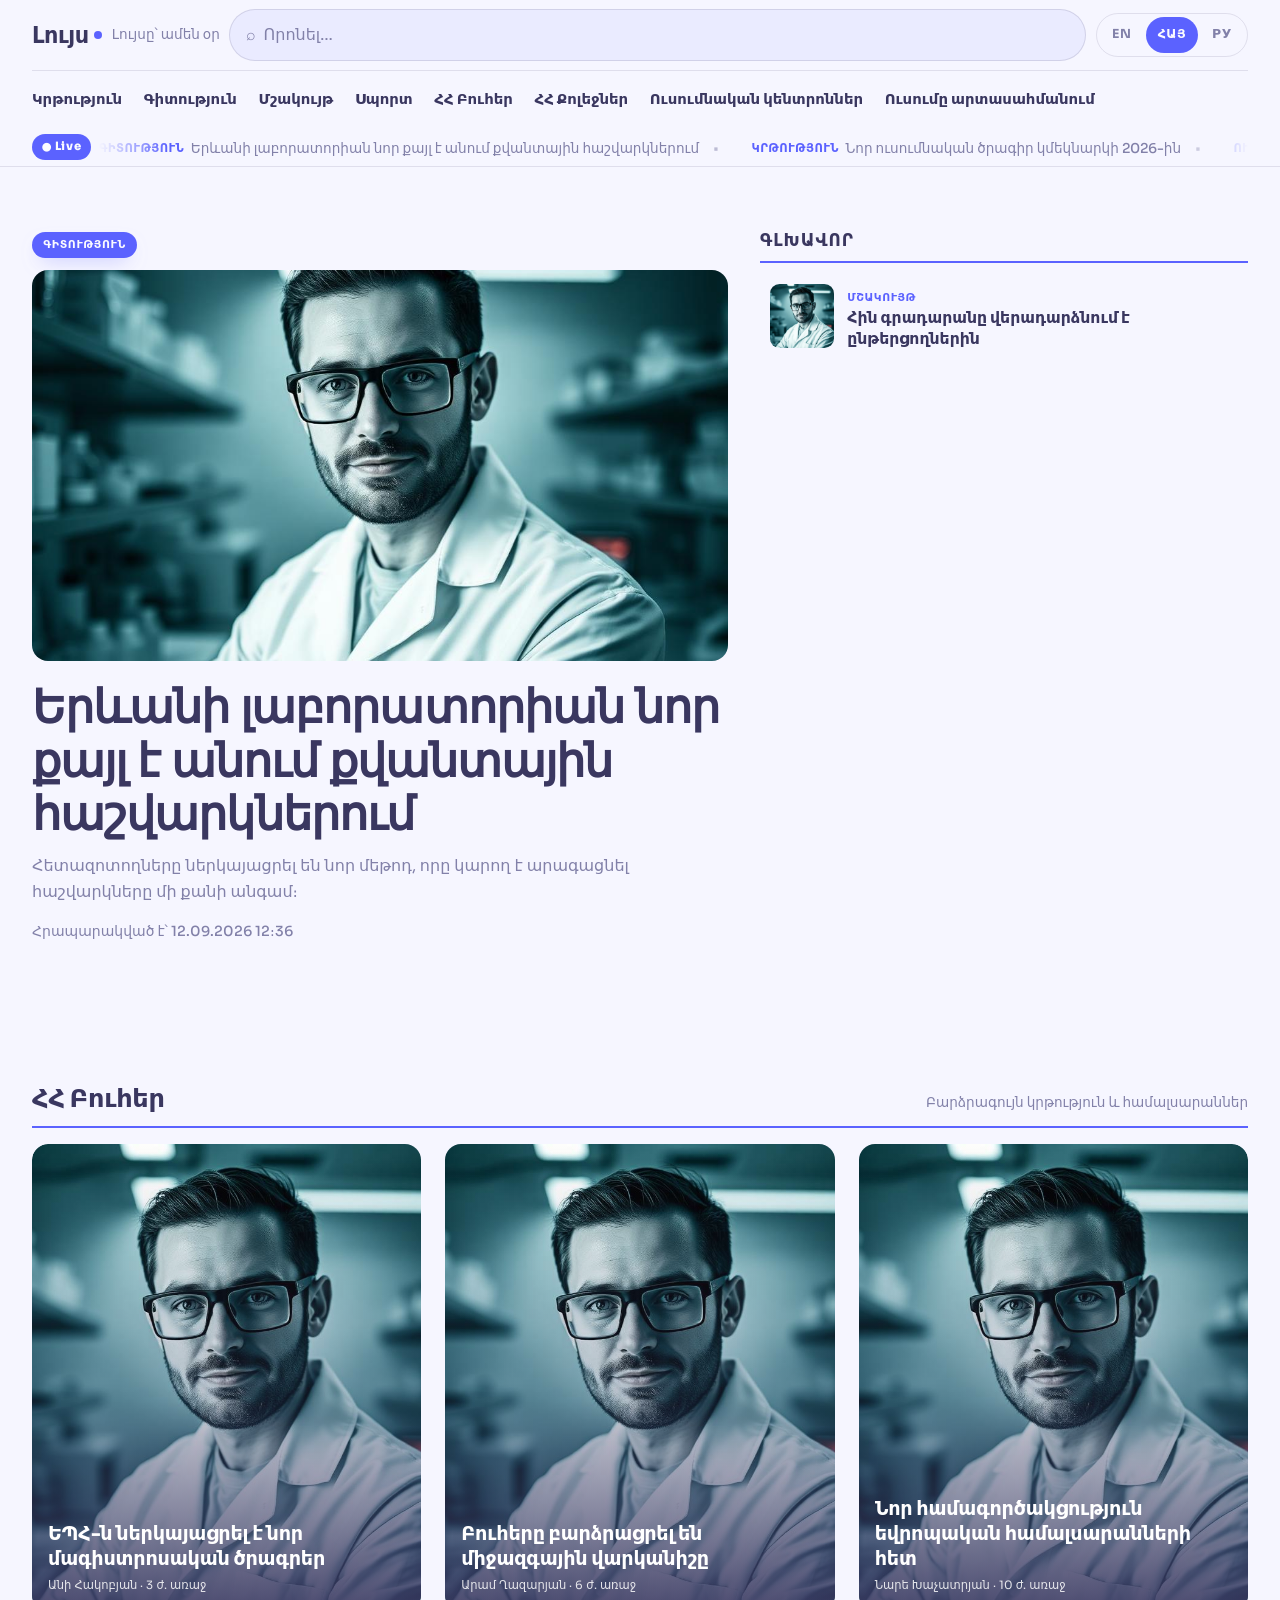
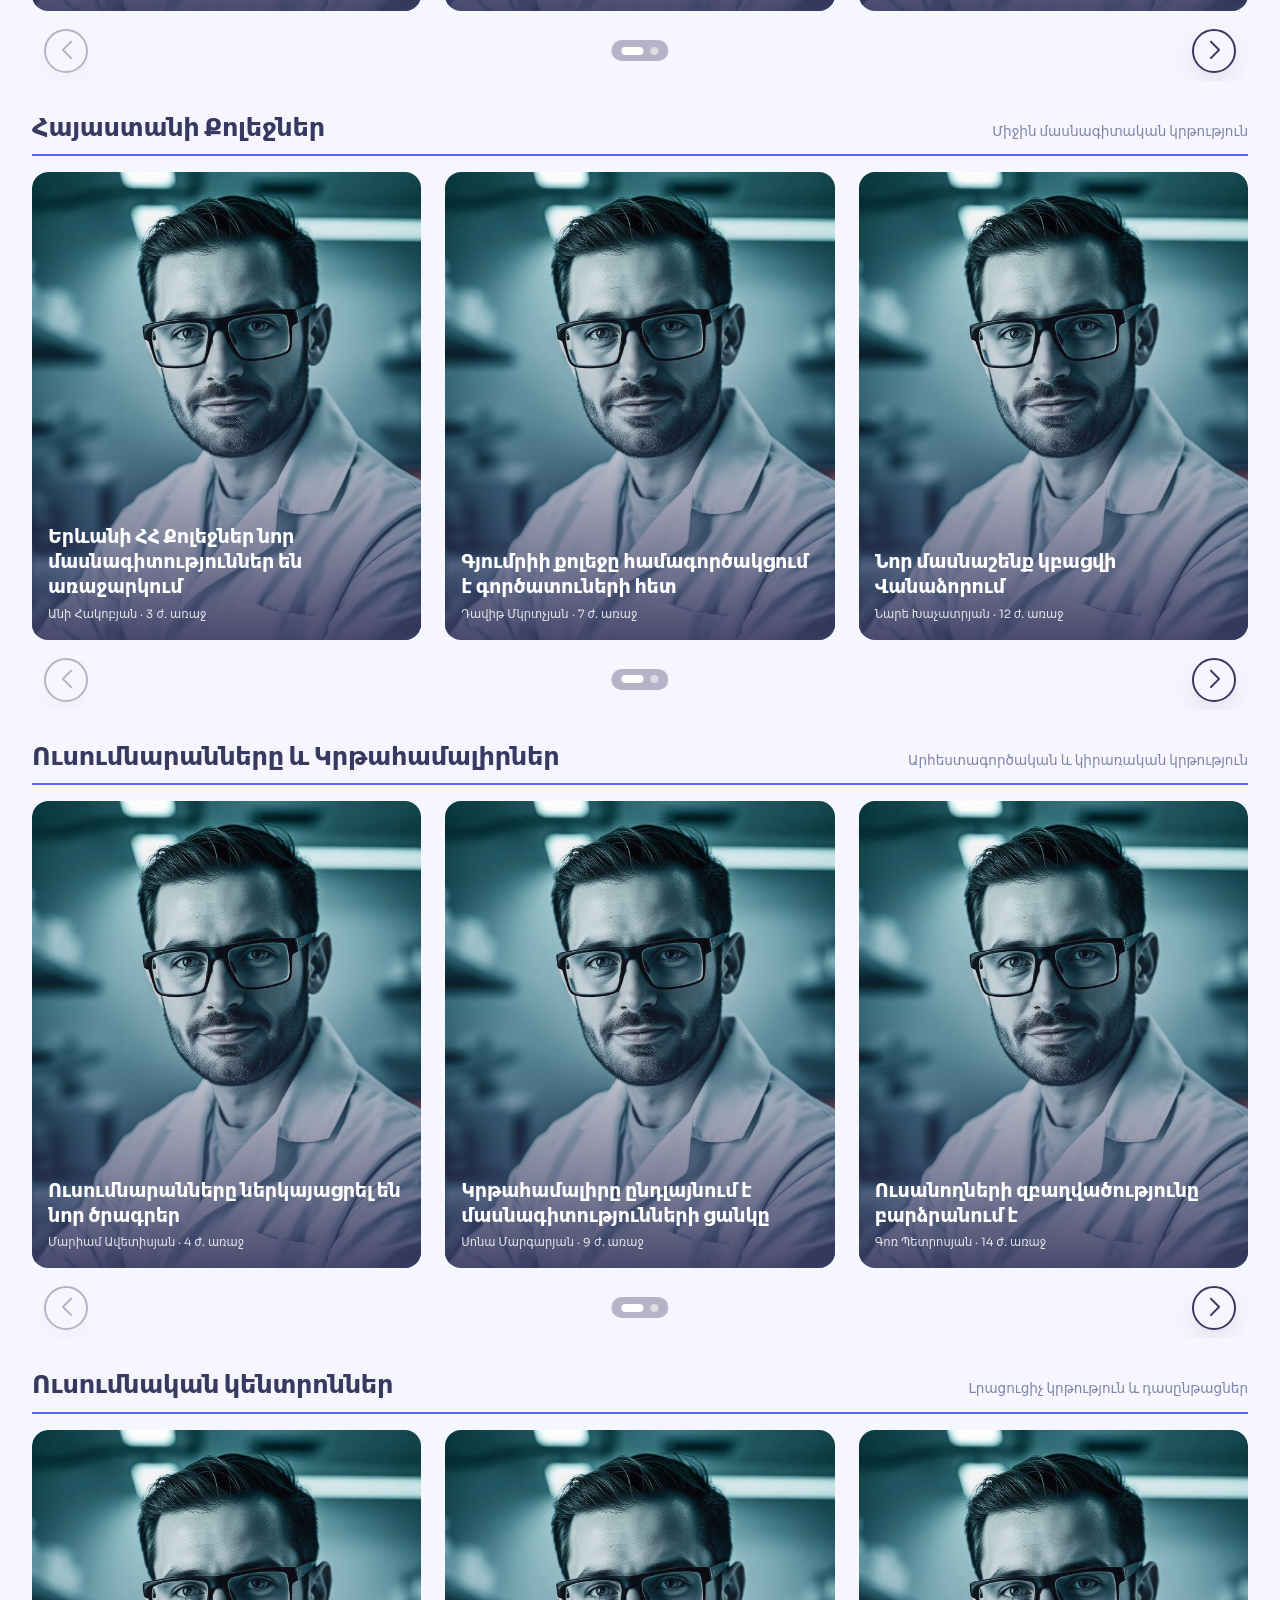
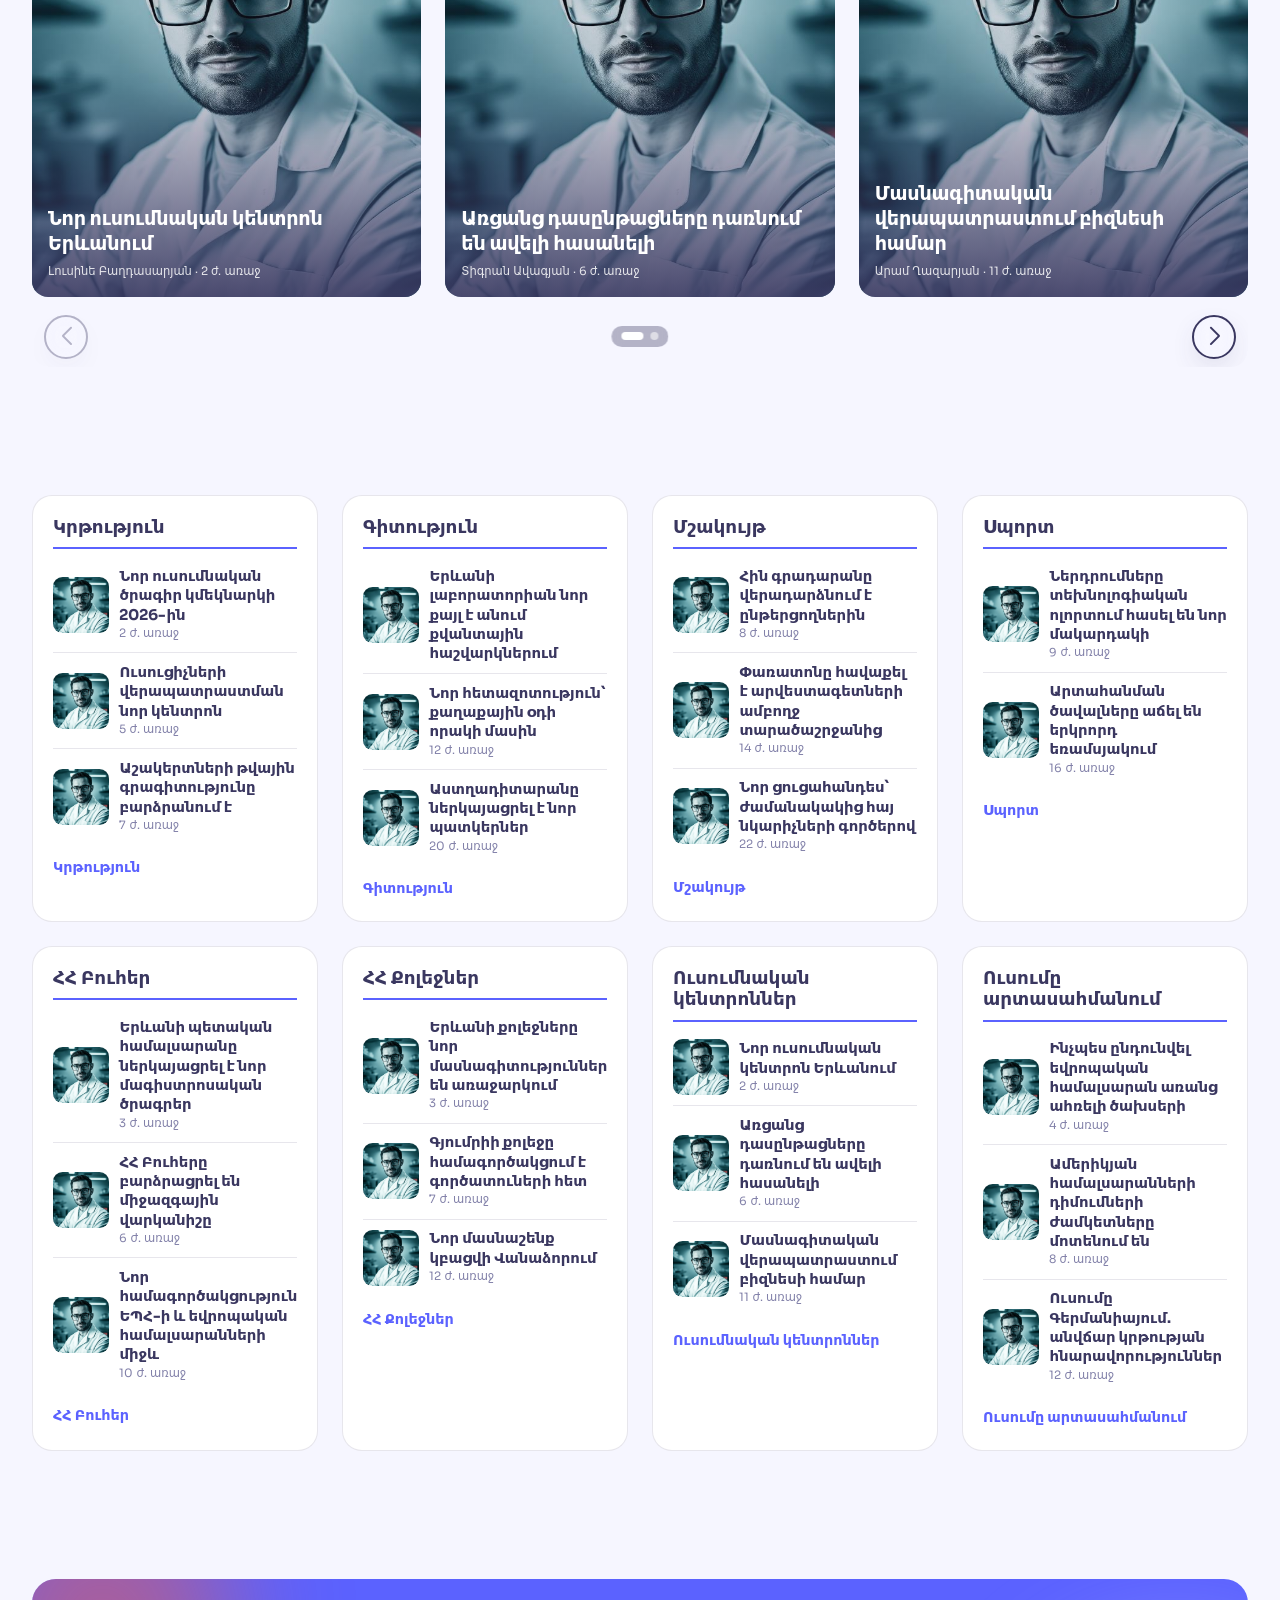
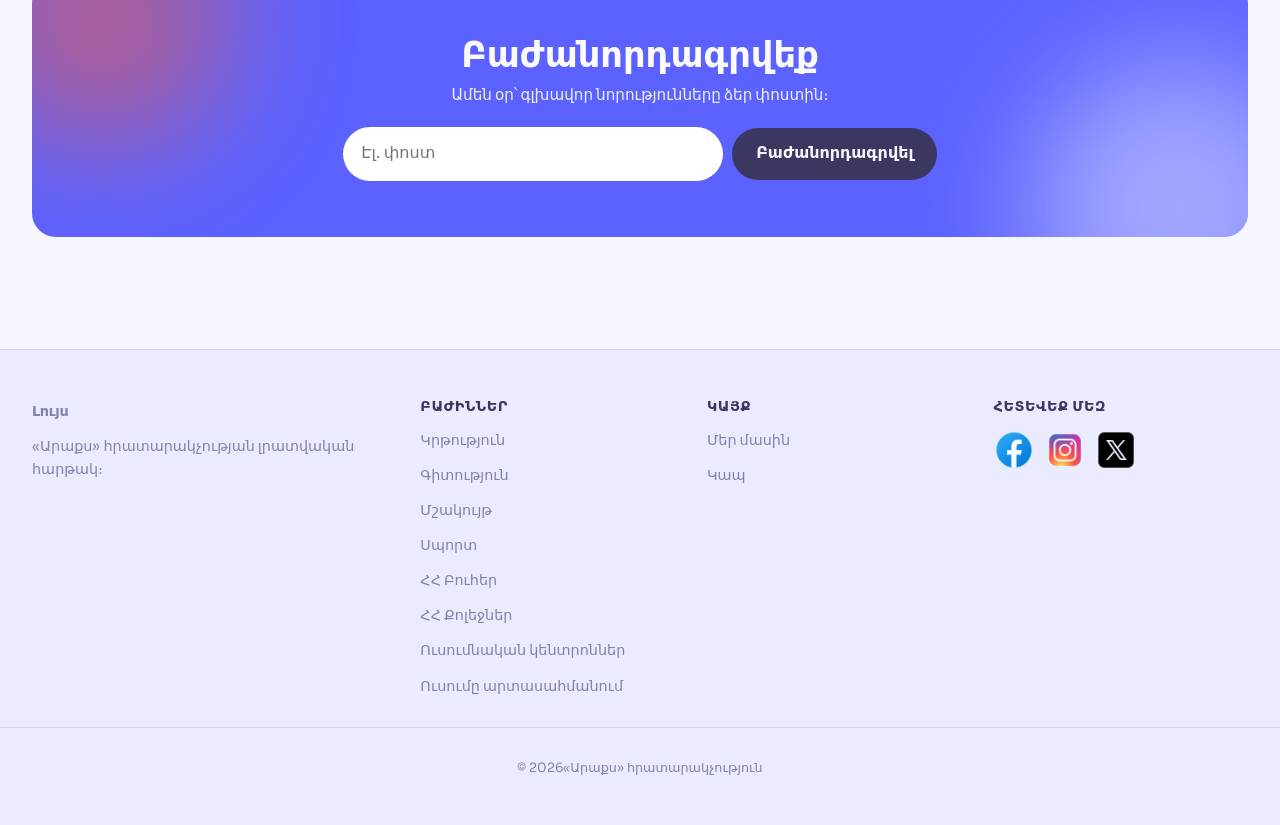
==== index.html @ 9d4c3052 "Add files via upload" ====
<!DOCTYPE html>
<html lang="hy" class="is-loading">

<head>
    <meta charset="UTF-8" />
    <meta name="viewport" content="width=device-width, initial-scale=1" />
    <title>Լույս · Luys — Armenian &amp; English News</title>
    <meta name="description"
        content="Լույս · Luys — двуязычный новостной сайт. Главные новости, наука, культура, бизнес." />
    <meta property="og:type" content="website" />
    <meta property="og:site_name" content="Լույս · Luys" />
    <meta property="og:title" content="Լույս · Luys — Armenian &amp; English News" />
    <meta property="og:description" content="Двуязычный новостной сайт." />
    <meta name="twitter:card" content="summary_large_image" />

    <link rel="preconnect" href="https://fonts.googleapis.com" />
    <link rel="preconnect" href="https://fonts.gstatic.com" crossorigin />
    <link
        href="https://fonts.googleapis.com/css2?family=Sora:wght@400;600;700;800&family=Manrope:wght@400;500;600;700&display=swap"
        rel="stylesheet" />

    <link rel="stylesheet" href="https://cdn.jsdelivr.net/npm/swiper@11.1.14/swiper-bundle.min.css" />
    <link rel="stylesheet" href="styles.css" />

    <script>
        document.documentElement.classList.add("is-loading");
        document.addEventListener("DOMContentLoaded", () => {
            document.body.classList.add("is-loading");
            setTimeout(() => document.body.classList.remove("is-loading"), 3000);
        });
    </script>
</head>

<body class="is-loading">
    <main id="main">

        <div id="homeContent">

            <!-- HERO -->
            <section class="section hero">
                <div class="container hero__grid">
                    <article class="hero__lead reveal">
                        <span class="badge badge--pulse" id="leadCategory"></span>
                        <a class="hero__media card-hover" href="#" id="leadLink">
                            <img id="leadImage" src="lead.jpg" width="1200" height="675" alt="" />
                        </a>
                        <h1 class="hero__title" id="leadTitle"></h1>
                        <p class="hero__summary" id="leadSummary"></p>
                        <p class="meta" id="leadMeta"></p>
                    </article>

                    <aside class="hero__side reveal">
                        <h2 class="side__heading" data-i18n="topStories">Գլխավոր</h2>
                        <div id="topStories"></div>
                    </aside>
                </div>
            </section>

            <!-- EDITOR'S PICKS -->
            <section class="section">
                <div class="container">
                    <div class="sliders-stack" id="editorsSliders"></div>
                </div>
            </section>

            <!-- DIGESTS -->
            <section class="section">
                <div class="container digests digests--eight">

                    <div class="digest">
                        <h3 class="digest__title" id="digestEducationTitle"></h3>
                        <div id="digestEducation"></div>
                        <a class="digest__more story-link" href="category.html?slug=education" data-i18n="educationMore">Կրթություն</a>
                    </div>

                    <div class="digest">
                        <h3 class="digest__title" id="digestScienceTitle"></h3>
                        <div id="digestScience"></div>
                        <a class="digest__more story-link" href="category.html?slug=science" data-i18n="scienceMore">Գիտություն</a>
                    </div>

                    <div class="digest">
                        <h3 class="digest__title" id="digestCultureTitle"></h3>
                        <div id="digestCulture"></div>
                        <a class="digest__more story-link" href="category.html?slug=culture" data-i18n="cultureMore">Մշակույթ</a>
                    </div>

                    <div class="digest">
                        <h3 class="digest__title" id="digestSportTitle"></h3>
                        <div id="digestSport"></div>
                        <a class="digest__more story-link" href="category.html?slug=sport" data-i18n="sportMore">Սպորտ</a>
                    </div>

                    <div class="digest">
                        <h3 class="digest__title" id="digestUniversityTitle"></h3>
                        <div id="digestUniversity"></div>
                        <a class="digest__more story-link" href="category.html?slug=university" data-i18n="universityMore">ՀՀ Բուհեր</a>
                    </div>

                    <div class="digest">
                        <h3 class="digest__title" id="digestCollegeTitle"></h3>
                        <div id="digestCollege"></div>
                        <a class="digest__more story-link" href="category.html?slug=college" data-i18n="collegeMore">ՀՀ Քոլեջներ</a>
                    </div>

                    <div class="digest">
                        <h3 class="digest__title" id="digestCenterTitle"></h3>
                        <div id="digestCenter"></div>
                        <a class="digest__more story-link" href="category.html?slug=center" data-i18n="centerMore">Ուսումնական կենտրոններ</a>
                    </div>

                    <div class="digest">
                        <h3 class="digest__title" id="digestAbroadTitle"></h3>
                        <div id="digestAbroad"></div>
                        <a class="digest__more story-link" href="category.html?slug=abroad" data-i18n="abroadMore">Ուսումը արտասահմանում</a>
                    </div>

                </div>
            </section>

            <!-- NEWSLETTER -->
            <section class="section" id="newsletter">
                <div class="container">
                    <div class="newsletter reveal">
                        <span class="newsletter__blob newsletter__blob--a"></span>
                        <span class="newsletter__blob newsletter__blob--b"></span>
                        <h2 class="newsletter__title" data-i18n="newsletterTitle">Բաժանորդագրվեք</h2>
                        <p class="newsletter__text" data-i18n="newsletterText">Ամեն օր՝ գլխավոր նորությունները ձեր
                            փոստին։</p>
                        <form class="newsletter__form" id="newsletterForm">
                            <input type="email" required placeholder="email@example.com"
                                data-i18n-placeholder="newsletterPlaceholder" />
                            <button class="btn btn--solid" type="submit"
                                data-i18n="newsletterButton">Բաժանորդագրվել</button>
                        </form>
                        <p class="newsletter__done" id="newsletterDone" hidden data-i18n="newsletterDone">✓
                            Շնորհակալություն բաժանորդագրման համար</p>
                    </div>
                </div>
            </section>

        </div>

    </main>

    <script src="https://cdn.jsdelivr.net/npm/swiper@11.1.14/swiper-bundle.min.js"></script>
    <script src="shared/shared.js"></script>
    <script src="script.js"></script>
</body>

</html>
---- styles.css ----
@charset "UTF-8";
/* ============ ТОКЕНЫ ============ */
:root {
  --radius: 0.75rem;
  --paper: oklch(0.975 0.012 285);
  --mist: oklch(0.945 0.03 285);
  --steel: oklch(0.62 0.06 285);
  --ink: oklch(0.36 0.07 285);
  --background: var(--paper);
  --foreground: var(--ink);
  --card: oklch(1 0 0);
  --card-foreground: var(--ink);
  --primary: oklch(0.585 0.23 275);
  --primary-foreground: oklch(0.99 0.005 285);
  --secondary: var(--mist);
  --muted: var(--mist);
  --muted-foreground: var(--steel);
  --accent: oklch(0.68 0.2 35);
  --border: oklch(0.36 0.07 285 / 12%);
  --input: oklch(0.36 0.07 285 / 14%);
  --ring: oklch(0.585 0.23 275 / 60%);
  --font-display: "Sora", ui-sans-serif, system-ui, sans-serif;
  --font-body: "Sora", ui-sans-serif, system-ui, sans-serif;
  --ease: cubic-bezier(0.2, 0.7, 0.2, 1);
  --safe-top: env(safe-area-inset-top, 0px);
  --safe-right: env(safe-area-inset-right, 0px);
  --safe-bottom: env(safe-area-inset-bottom, 0px);
  --safe-left: env(safe-area-inset-left, 0px);
}

/* ============ БАЗА ============ */
*,
*::before,
*::after {
  box-sizing: border-box;
  -webkit-tap-highlight-color: transparent;
}

html {
  scroll-behavior: smooth;
  -webkit-text-size-adjust: 100%;
  -moz-text-size-adjust: 100%;
       text-size-adjust: 100%;
}

body {
  margin: 0;
  background: var(--background);
  color: var(--foreground);
  font-family: var(--font-body);
  font-size: 16px;
  line-height: 1.55;
  -webkit-font-smoothing: antialiased;
  overflow-x: hidden;
  min-height: 100dvh;
}

img {
  display: block;
  max-width: 100%;
  height: auto;
}

a {
  color: inherit;
  text-decoration: none;
}

h1,
h2,
h3,
h4 {
  font-family: var(--font-display);
  margin: 0;
  line-height: 1.15;
}

ul {
  margin: 0;
  padding: 0;
  list-style: none;
}

button {
  font: inherit;
  cursor: pointer;
  min-height: 44px;
  min-width: 44px;
}

/* ============ КОНТЕЙНЕР ============ */
.container {
  width: 100%;
  max-width: 1440px;
  margin-inline: auto;
  padding-inline: max(1rem, var(--safe-left)) max(1rem, var(--safe-right));
}

@media (min-width: 480px) {
  .container {
    padding-inline: max(1.25rem, var(--safe-left)) max(1.25rem, var(--safe-right));
  }
}
@media (min-width: 640px) {
  .container {
    padding-inline: 1.5rem;
  }
}
@media (min-width: 1024px) {
  .container {
    padding-inline: 2rem;
  }
}
@media (min-width: 1440px) {
  .container {
    padding-inline: 2.5rem;
  }
}
.section {
  padding-block: 2rem;
}

@media (min-width: 640px) {
  .section {
    padding-block: 3rem;
  }
}
@media (min-width: 1024px) {
  .section {
    padding-block: 4rem;
  }
}
.section__title {
  font-size: clamp(1.15rem, 4vw, 1.9rem);
  font-weight: 800;
  letter-spacing: -0.01em;
  margin-bottom: 1.25rem;
  width: 100%;
  text-align: center;
}

@media (min-width: 1024px) {
  .section__title {
    margin-bottom: 1.5rem;
  }
}
.section__more {
  display: flex;
  justify-content: center;
  margin-top: 1.5rem;
}

@media (min-width: 1024px) {
  .section__more {
    margin-top: 2rem;
  }
}
/* ============ УТИЛИТЫ ============ */
.card-hover {
  transition: transform 0.4s var(--ease), box-shadow 0.4s var(--ease);
}

@media (hover: hover) and (pointer: fine) {
  .card-hover:hover {
    transform: translateY(-6px);
    box-shadow: 0 24px 48px -20px color-mix(in oklab, var(--primary) 40%, transparent);
  }
}
.story-link {
  position: relative;
}

.story-link::after {
  content: "";
  position: absolute;
  left: 0;
  bottom: -2px;
  width: 100%;
  height: 2px;
  background: var(--primary);
  border-radius: 999px;
  transform: scaleX(0);
  transform-origin: right;
  transition: transform 0.35s var(--ease);
}

@media (hover: hover) {
  .story-link:hover::after {
    transform: scaleX(1);
    transform-origin: left;
  }
}
.story-link:focus-visible::after {
  transform: scaleX(1);
  transform-origin: left;
}

.no-scrollbar {
  scrollbar-width: none;
  -ms-overflow-style: none;
}

.no-scrollbar::-webkit-scrollbar {
  display: none;
}

.reveal {
  opacity: 0;
}

.reveal.is-visible {
  animation: rise 0.6s var(--ease) both;
  animation-delay: var(--delay, 0ms);
}

@keyframes rise {
  from {
    opacity: 0;
    transform: translateY(18px);
  }
  to {
    opacity: 1;
    transform: none;
  }
}
@keyframes marquee {
  from {
    transform: translateX(0);
  }
  to {
    transform: translateX(-50%);
  }
}
@keyframes pulse-soft {
  0%, 100% {
    opacity: 1;
  }
  50% {
    opacity: 0.6;
  }
}
/* ============ ХЕДЕР ============ */
.site-header {
  position: sticky;
  top: 0;
  z-index: 30;
  background: color-mix(in oklab, var(--background) 92%, transparent);
  backdrop-filter: blur(12px);
  -webkit-backdrop-filter: blur(12px);
  border-bottom: 1px solid var(--border);
  padding-top: var(--safe-top);
}

.header-inner {
  display: flex;
  flex-direction: column;
}

.header-row {
  display: flex;
  align-items: center;
  gap: 0.6rem;
  padding-block: 0.55rem;
}

.header-row--top {
  border-bottom: 1px solid var(--border);
  flex-wrap: wrap;
}

.header-row--nav {
  justify-content: space-between;
  gap: 0.75rem;
  padding-block: 0.35rem;
}

.header-row--ticker {
  gap: 0.5rem;
  overflow: hidden;
  padding-block: 0.4rem;
}

@media (max-width: 767px) {
  .header-row--top {
    display: flex;
  }
  .header-row--ticker {
    display: none;
  }
  .brand {
    grid-area: brand;
  }
  .brand__tagline {
    display: none;
  }
  .search {
    grid-area: search;
  }
  .lang-switch {
    grid-area: lang;
  }
}
@media (min-width: 768px) {
  .header-row--top {
    flex-wrap: nowrap;
  }
}
@media (max-width: 500px) {
  .header-row--top {
    display: grid;
    grid-template-columns: 1fr auto;
    grid-template-areas: "brand  lang" "search search";
    row-gap: 0.5rem;
    padding-bottom: 0;
  }
  .search,
  .header-row--nav {
    padding-bottom: 0;
  }
}
/* Бренд */
.brand {
  display: inline-flex;
  align-items: center;
  gap: 0.35rem;
  font-family: var(--font-display);
  font-weight: 800;
  font-size: 1.2rem;
  letter-spacing: -0.02em;
  flex-shrink: 0;
}

@media (min-width: 480px) {
  .brand {
    font-size: 1.3rem;
  }
}
@media (min-width: 1024px) {
  .brand {
    font-size: 1.4rem;
  }
}
.brand__dot {
  width: 0.5rem;
  height: 0.5rem;
  border-radius: 50%;
  background: var(--primary);
  transition: transform 0.3s var(--ease);
}

@media (hover: hover) {
  .brand:hover .brand__dot {
    transform: scale(1.6);
  }
}
.brand__tagline {
  color: var(--muted-foreground);
  font-size: 0.85rem;
  display: none;
  white-space: nowrap;
}

@media (min-width: 900px) {
  .brand__tagline {
    display: inline;
  }
}
/* Поиск */
.search {
  position: relative;
  display: flex;
  align-items: center;
  gap: 0.5rem;
  flex: 1 1 auto;
  min-width: 0;
  background: var(--muted);
  border: 1px solid var(--input);
  border-radius: 999px;
  padding: 0.35rem 0.4rem 0.35rem 0.8rem;
  transition: background 0.25s var(--ease), box-shadow 0.25s var(--ease), border-color 0.25s var(--ease);
  min-height: 44px;
}

@media (min-width: 768px) {
  .search {
    padding: 0.45rem 0.5rem 0.45rem 0.95rem;
  }
}
.search:focus-within {
  background: var(--card);
  box-shadow: 0 0 0 3px var(--ring);
  border-color: transparent;
}

.search__icon {
  color: var(--muted-foreground);
  font-size: 1rem;
  flex-shrink: 0;
}

.search input {
  flex: 1;
  min-width: 0;
  border: 0;
  outline: 0;
  background: transparent;
  color: var(--foreground);
  font: inherit;
  font-size: 16px;
  padding: 0.35rem 0;
}

.search input::-moz-placeholder {
  color: var(--muted-foreground);
}

.search input::placeholder {
  color: var(--muted-foreground);
}

.search input::-webkit-search-cancel-button {
  display: none;
}

.search__clear {
  border: 0;
  background: transparent;
  color: var(--primary);
  font-weight: 700;
  font-size: 0.8rem;
  padding: 0.35rem 0.6rem;
  border-radius: 999px;
  min-height: 36px;
  min-width: auto;
}

.search__clear:active {
  background: color-mix(in oklab, var(--primary) 15%, transparent);
}

@media (hover: hover) {
  .search__clear:hover {
    background: color-mix(in oklab, var(--primary) 12%, transparent);
  }
}
/* Переключатель языка */
.lang-switch {
  display: inline-flex;
  align-items: center;
  padding: 3px;
  gap: 2px;
  border: 1px solid var(--border);
  border-radius: 999px;
  flex-shrink: 0;
}

.lang-switch__btn {
  border: 0;
  background: transparent;
  color: var(--muted-foreground);
  font-weight: 700;
  font-size: 0.75rem;
  letter-spacing: 0.04em;
  padding: 0.4rem 0.65rem;
  border-radius: 999px;
  min-height: 36px;
  min-width: 44px;
  transition: background 0.25s var(--ease), color 0.25s var(--ease);
}

@media (min-width: 480px) {
  .lang-switch__btn {
    font-size: 0.78rem;
    padding: 0.4rem 0.75rem;
  }
}
.lang-switch__btn.is-active {
  background: var(--primary);
  color: var(--primary-foreground);
}

/* Меню */
.nav {
  display: flex;
  align-items: center;
  gap: 1.1rem;
  overflow-x: auto;
  white-space: nowrap;
  padding-block: 0.35rem;
  -webkit-overflow-scrolling: touch;
  scroll-snap-type: x proximity;
  font-weight: 800;
}

@media (min-width: 768px) {
  .nav {
    gap: 1.35rem;
  }
}
.nav li {
  scroll-snap-align: start;
  flex-shrink: 0;
}

.nav a {
  display: inline-block;
  padding: 0.35rem 0;
  font-size: 0.9rem;
  font-weight: 600;
  color: var(--foreground);
}

@media (min-width: 768px) {
  .nav a {
    font-size: 0.93rem;
  }
}
.nav a.is-active {
  color: var(--primary);
}

.nav__subscribe {
  display: none;
  font-size: 0.9rem;
  font-weight: 700;
  color: var(--primary);
  flex-shrink: 0;
}

@media (min-width: 900px) {
  .nav__subscribe {
    display: inline;
  }
}
/* Бегущая строка */
.live {
  flex-shrink: 0;
  background: var(--primary);
  color: var(--primary-foreground);
  font-size: 0.68rem;
  font-weight: 800;
  letter-spacing: 0.05em;
  padding: 0.25rem 0.55rem;
  border-radius: 999px;
  white-space: nowrap;
}

@media (min-width: 480px) {
  .live {
    font-size: 0.72rem;
    padding: 0.25rem 0.6rem;
  }
}
.ticker {
  flex: 1;
  overflow: hidden;
  mask-image: linear-gradient(to right, transparent, #000 6%, #000 94%, transparent);
  -webkit-mask-image: linear-gradient(to right, transparent, #000 6%, #000 94%, transparent);
  min-width: 0;
}

.ticker__track {
  display: inline-flex;
  gap: 1.5rem;
  white-space: nowrap;
  animation: marquee 45s linear infinite;
  font-size: 0.8rem;
  color: var(--muted-foreground);
  will-change: transform;
}

@media (min-width: 480px) {
  .ticker__track {
    gap: 2rem;
    font-size: 0.85rem;
  }
}
@media (hover: hover) {
  .ticker__track:hover {
    animation-play-state: paused;
  }
}
.ticker__track span {
  flex-shrink: 0;
}

/* Кликабельный элемент тикера */
.ticker__item {
  display: inline-flex;
  align-items: center;
  gap: 0.4rem;
  flex-shrink: 0;
  color: var(--muted-foreground);
  text-decoration: none;
  transition: color 0.2s var(--ease);
}

@media (hover: hover) {
  .ticker__item:hover {
    color: var(--primary);
  }
  .ticker__item:hover .ticker__title {
    text-decoration: underline;
  }
}
.ticker__cat {
  color: var(--primary);
  font-weight: 800;
  text-transform: uppercase;
  font-size: 0.72rem;
  letter-spacing: 0.04em;
  white-space: nowrap;
}

.ticker__title {
  font-weight: 500;
}

/* Разделитель между элементами */
.ticker__item::after {
  content: "•";
  color: var(--muted-foreground);
  opacity: 0.5;
  margin-left: 0.5rem;
}

/* ============ HERO ============ */
.hero__grid {
  display: grid;
  gap: 1.5rem;
  grid-template-columns: 1fr;
}

@media (min-width: 768px) {
  .hero__grid {
    gap: 2rem;
  }
}
@media (min-width: 1024px) {
  .hero__grid {
    grid-template-columns: repeat(12, 1fr);
  }
  .hero__lead {
    grid-column: span 7;
  }
  .hero__side {
    grid-column: span 5;
  }
}
.badge {
  display: inline-block;
  background: var(--primary);
  color: var(--primary-foreground);
  font-size: 0.68rem;
  font-weight: 800;
  letter-spacing: 0.06em;
  text-transform: uppercase;
  padding: 0.3rem 0.7rem;
  border-radius: 999px;
  margin-bottom: 0.75rem;
  box-shadow: 0 8px 20px -10px color-mix(in oklab, var(--primary) 70%, transparent);
}

.badge--pulse {
  animation: pulse-soft 2.4s ease-in-out infinite;
}

.hero__media {
  display: block;
  overflow: hidden;
  border-radius: 0.9rem;
  aspect-ratio: 16/10;
}

@media (min-width: 480px) {
  .hero__media {
    border-radius: 1rem;
  }
}
@media (min-width: 1024px) {
  .hero__media {
    aspect-ratio: 16/9;
  }
}
.hero__media img {
  width: 100%;
  height: 100%;
  -o-object-fit: cover;
     object-fit: cover;
  transition: transform 0.7s var(--ease);
}

@media (hover: hover) {
  .hero__media:hover img {
    transform: scale(1.04);
  }
}
.hero__title {
  font-size: clamp(1.4rem, 5.5vw, 2.9rem);
  font-weight: 800;
  letter-spacing: -0.02em;
  margin-top: 1rem;
  transition: color 0.25s var(--ease);
  word-wrap: break-word;
  overflow-wrap: break-word;
  hyphens: auto;
  font-family: math;
}

@media (min-width: 640px) {
  .hero__title {
    margin-top: 1.25rem;
  }
}
@media (hover: hover) {
  .hero__title:hover {
    color: var(--primary);
  }
}
.hero__summary {
  color: var(--muted-foreground);
  margin-top: 0.6rem;
  max-width: 60ch;
  font-size: 0.95rem;
  line-height: 1.6;
}

@media (min-width: 640px) {
  .hero__summary {
    font-size: 1rem;
    margin-top: 0.75rem;
  }
}
.meta {
  font-size: 14px;
  color: var(--muted-foreground);
  margin-top: 0.75rem;
  font-weight: 500;
}

.side__heading {
  font-size: 0.95rem;
  font-weight: 800;
  text-transform: uppercase;
  letter-spacing: 0.06em;
  padding-bottom: 0.65rem;
  border-bottom: 2px solid var(--primary);
  margin-bottom: 0.5rem;
}

@media (min-width: 640px) {
  .side__heading {
    font-size: 1.05rem;
  }
}
.top-item {
  display: flex;
  align-items: center;
  gap: 0.75rem;
  padding: 0.7rem 0.5rem;
  border-radius: 0.9rem;
  transition: transform 0.35s var(--ease), background 0.35s var(--ease), box-shadow 0.35s var(--ease);
}

@media (min-width: 480px) {
  .top-item {
    gap: 0.85rem;
    padding: 0.8rem 0.6rem;
  }
}
.top-item + .top-item {
  border-top: 1px solid var(--border);
}

@media (hover: hover) {
  .top-item:hover {
    background: var(--card);
    transform: translateY(-4px);
    box-shadow: 0 20px 40px -24px color-mix(in oklab, var(--primary) 45%, transparent);
  }
  .top-item:hover img {
    transform: scale(1.08);
  }
}
.top-item:active {
  background: var(--card);
}

.top-item img {
  width: 56px;
  height: 56px;
  flex-shrink: 0;
  border-radius: 0.6rem;
  -o-object-fit: cover;
     object-fit: cover;
  transition: transform 0.5s var(--ease);
}

@media (min-width: 480px) {
  .top-item img {
    width: 64px;
    height: 64px;
  }
}
.top-item__cat {
  font-size: 0.68rem;
  font-weight: 800;
  color: var(--primary);
  text-transform: uppercase;
  letter-spacing: 0.05em;
}

.top-item__title {
  font-family: var(--font-display);
  font-weight: 700;
  font-size: 0.92rem;
  line-height: 1.3;
}

@media (min-width: 480px) {
  .top-item__title {
    font-size: 0.98rem;
  }
}
/* ============ СЕТКИ ============ */
.grid {
  display: grid;
  gap: 1rem;
}

@media (min-width: 480px) {
  .grid {
    gap: 1.15rem;
  }
}
@media (min-width: 768px) {
  .grid {
    gap: 1.25rem;
  }
}
.grid--latest {
  grid-template-columns: 1fr;
}

@media (min-width: 480px) {
  .grid--latest {
    grid-template-columns: repeat(2, 1fr);
  }
}
@media (min-width: 900px) {
  .grid--latest {
    grid-template-columns: repeat(3, 1fr);
  }
}
@media (min-width: 1200px) {
  .grid--latest {
    grid-template-columns: repeat(4, 1fr);
  }
}
.grid--wide {
  grid-template-columns: 1fr;
}

@media (min-width: 640px) {
  .grid--wide {
    grid-template-columns: repeat(2, 1fr);
  }
}
@media (min-width: 1024px) {
  .grid--wide {
    grid-template-columns: repeat(3, 1fr);
  }
}
/* ============ CARD ============ */
.card {
  display: block;
  position: relative;
  overflow: hidden;
  border-radius: 0.9rem;
  background: var(--ink);
  aspect-ratio: 4/5;
}

@media (min-width: 480px) {
  .card {
    border-radius: 1rem;
  }
}
.card img {
  width: 100%;
  height: 100%;
  -o-object-fit: cover;
     object-fit: cover;
  transition: transform 0.7s var(--ease);
}

@media (hover: hover) {
  .card:hover img {
    transform: scale(1.1);
  }
}
.card::after {
  content: "";
  position: absolute;
  inset: 0;
  background: linear-gradient(to top, color-mix(in oklab, var(--ink) 90%, transparent) 0%, color-mix(in oklab, var(--ink) 25%, transparent) 45%, transparent 100%);
  pointer-events: none;
}

.card__body {
  position: absolute;
  left: 0;
  right: 0;
  bottom: 0;
  z-index: 2;
  padding: 0.85rem;
  color: #fff;
  transition: transform 0.4s var(--ease);
}

@media (min-width: 480px) {
  .card__body {
    padding: 1rem;
  }
}
@media (hover: hover) {
  .card:hover .card__body {
    transform: translateY(-4px);
  }
}
.card__title {
  font-size: 1rem;
  font-weight: 700;
  letter-spacing: -0.01em;
  line-height: 1.3;
  display: -webkit-box;
  -webkit-box-orient: vertical;
  overflow: hidden;
}

@media (min-width: 480px) {
  .card__title {
    font-size: 1.08rem;
  }
}
@media (min-width: 1024px) {
  .card__title {
    font-size: 1.12rem;
  }
}
.card__time {
  display: block;
  font-size: 0.72rem;
  opacity: 0.85;
  margin-top: 0.35rem;
}

.card--wide {
  aspect-ratio: 16/10;
}

@media (min-width: 640px) {
  .card--wide {
    aspect-ratio: 16/9;
  }
}
/* ============ ДАЙДЖЕСТЫ ============ */
.digests {
  display: grid;
  gap: 1.25rem;
  grid-template-columns: 1fr;
}

@media (min-width: 768px) {
  .digests {
    gap: 1.5rem;
    grid-template-columns: repeat(2, 1fr);
  }
}
.digest {
  background: var(--card);
  border: 1px solid var(--border);
  border-radius: 1rem;
  padding: 1rem;
}

@media (min-width: 480px) {
  .digest {
    border-radius: 1.25rem;
    padding: 1.25rem;
  }
}
.digest__title {
  font-size: 1.05rem;
  font-weight: 800;
  padding-bottom: 0.65rem;
  margin-bottom: 0.5rem;
  border-bottom: 2px solid var(--primary);
}

@media (min-width: 480px) {
  .digest__title {
    font-size: 1.15rem;
  }
}
.digest-item {
  display: flex;
  align-items: center;
  gap: 0.65rem;
  padding: 0.6rem 0;
}

.digest-item + .digest-item {
  border-top: 1px solid var(--border);
}

.digest-item img {
  width: 52px;
  height: 52px;
  flex-shrink: 0;
  -o-object-fit: cover;
     object-fit: cover;
  border-radius: 0.55rem;
}

@media (min-width: 480px) {
  .digest-item img {
    width: 56px;
    height: 56px;
    border-radius: 0.6rem;
  }
}
.digest-item__title {
  font-weight: 700;
  font-size: 0.9rem;
  line-height: 1.3;
}

@media (min-width: 480px) {
  .digest-item__title {
    font-size: 0.93rem;
  }
}
.digest-item__time {
  font-size: 0.72rem;
  color: var(--muted-foreground);
}

/* ============ NEWSLETTER ============ */
.newsletter {
  position: relative;
  overflow: hidden;
  background: var(--primary);
  color: var(--primary-foreground);
  border-radius: 1.25rem;
  padding: 1.75rem 1rem;
  text-align: center;
  isolation: isolate;
}

@media (min-width: 480px) {
  .newsletter {
    border-radius: 1.5rem;
    padding: 2.25rem 1.5rem;
  }
}
@media (min-width: 768px) {
  .newsletter {
    padding: 3.5rem 2rem;
  }
}
.newsletter__blob {
  position: absolute;
  border-radius: 50%;
  filter: blur(60px);
  opacity: 0.5;
  z-index: -1;
  pointer-events: none;
}

.newsletter__blob--a {
  width: 180px;
  height: 180px;
  background: var(--accent);
  top: -70px;
  left: -50px;
}

.newsletter__blob--b {
  width: 220px;
  height: 220px;
  background: var(--mist);
  bottom: -100px;
  right: -60px;
}

@media (min-width: 768px) {
  .newsletter__blob--a {
    width: 260px;
    height: 260px;
    top: -90px;
    left: -60px;
  }
  .newsletter__blob--b {
    width: 300px;
    height: 300px;
    bottom: -120px;
    right: -80px;
  }
}
.newsletter__title {
  font-size: clamp(1.3rem, 4.5vw, 2.2rem);
  font-weight: 800;
  word-wrap: break-word;
}

.newsletter__text {
  margin-top: 0.5rem;
  opacity: 0.92;
  font-size: 0.95rem;
}

.newsletter__form {
  margin-top: 1.25rem;
  display: flex;
  flex-direction: column;
  gap: 0.6rem;
  align-items: stretch;
}

@media (min-width: 640px) {
  .newsletter__form {
    flex-direction: row;
    flex-wrap: wrap;
    justify-content: center;
    align-items: center;
  }
}
.newsletter__form input {
  flex: 1 1 100%;
  width: 100%;
  padding: 0.85rem 1.1rem;
  border-radius: 999px;
  border: 1px solid transparent;
  outline: 0;
  font: inherit;
  font-size: 16px;
  min-height: 48px;
}

@media (min-width: 640px) {
  .newsletter__form input {
    flex: 1 1 260px;
    max-width: 380px;
  }
}
.newsletter__form input:focus {
  border-color: var(--primary-foreground);
}

.newsletter__done {
  margin-top: 1.25rem;
  font-weight: 800;
  font-size: 1rem;
}

@media (min-width: 480px) {
  .newsletter__done {
    font-size: 1.1rem;
  }
}
/* ============ КНОПКИ ============ */
.btn {
  border: 0;
  border-radius: 999px;
  font-weight: 700;
  font-size: 0.92rem;
  padding: 0.8rem 1.4rem;
  min-height: 48px;
  display: inline-flex;
  align-items: center;
  justify-content: center;
  transition: transform 0.25s var(--ease), background 0.25s var(--ease), color 0.25s var(--ease);
}

@media (min-width: 480px) {
  .btn {
    font-size: 1rem;
    padding: 0.85rem 1.5rem;
  }
}
.btn--solid {
  background: var(--ink);
  color: var(--paper);
}

.btn--ghost {
  background: transparent;
  color: var(--primary);
  border: 1.5px solid color-mix(in oklab, var(--primary) 45%, transparent);
}

@media (hover: hover) {
  .btn--solid:hover {
    transform: translateY(-2px);
  }
  .btn--ghost:hover {
    background: var(--primary);
    color: var(--primary-foreground);
  }
}
.btn:active {
  transform: scale(0.98);
}

/* ============ ПОИСК РЕЗУЛЬТАТЫ ============ */
.search-results__count {
  color: var(--muted-foreground);
  margin-bottom: 1.25rem;
  font-size: 0.9rem;
}

.search-results__empty {
  text-align: center;
  padding: 2.5rem 1rem;
  color: var(--muted-foreground);
  font-weight: 600;
}

@media (min-width: 640px) {
  .search-results__empty {
    padding: 3rem 0;
  }
}
/* ============ ФУТЕР ============ */
.site-footer {
  margin-top: 2rem;
  border-top: 1px solid var(--border);
  background: var(--mist);
  padding-top: 2rem;
  padding-bottom: max(1rem, var(--safe-bottom));
}

@media (min-width: 1024px) {
  .site-footer {
    margin-top: 3rem;
    padding-top: 3rem;
  }
}
.footer__grid {
  display: grid;
  gap: 1.5rem;
  grid-template-columns: 1fr;
}

@media (min-width: 480px) {
  .footer__grid {
    grid-template-columns: repeat(2, 1fr);
    gap: 1.75rem;
  }
}
@media (min-width: 1024px) {
  .footer__grid {
    grid-template-columns: 1.4fr 1fr 1fr 1fr;
    gap: 2rem;
  }
}
.footer__col h4 {
  font-size: 0.9rem;
  font-weight: 800;
  margin-bottom: 0.75rem;
  text-transform: uppercase;
  letter-spacing: 0.04em;
}

.footer__col li + li {
  margin-top: 0.5rem;
}

.footer__col a {
  color: var(--muted-foreground);
  font-size: 0.9rem;
  display: inline-block;
  padding-block: 0.15rem;
}

@media (hover: hover) {
  .footer__col a:hover {
    color: var(--primary);
  }
}
.footer__about {
  color: var(--muted-foreground);
  font-size: 0.9rem;
  margin-top: 0.65rem;
  max-width: 32ch;
}

.socials {
  display: flex;
  gap: 0.55rem;
  flex-wrap: wrap;
}

.socials a {
  width: 42px;
  height: 42px;
  display: grid;
  place-items: center;
  font-size: 0.8rem;
  font-weight: 800;
  transition: transform 0.3s var(--ease);
}

@media (hover: hover) {
  .socials a:hover {
    transform: scale(1.12);
  }
}
.footer__bottom {
  margin-top: 1.75rem;
  padding-block: 1.1rem;
  border-top: 1px solid var(--border);
  font-size: 0.8rem;
  color: var(--muted-foreground);
  text-align: center;
}

@media (min-width: 640px) {
  .footer__bottom {
    text-align: center;
  }
}
/* ============ ЛАНДШАФТ ============ */
@media (max-height: 500px) and (orientation: landscape) {
  .site-header {
    position: static;
  }
  .hero__media {
    aspect-ratio: 21/9;
  }
  .section {
    padding-block: 1.5rem;
  }
}
/* ============ УЗКИЕ ЭКРАНЫ ============ */
@media (max-width: 360px) {
  .container {
    padding-inline: 0.75rem;
  }
  .brand {
    font-size: 1.1rem;
  }
  .header-row {
    gap: 0.4rem;
  }
  .lang-switch__btn {
    padding: 0.4rem 0.5rem;
    font-size: 0.7rem;
    min-width: 40px;
  }
  .nav {
    gap: 0.9rem;
  }
  .nav a {
    font-size: 0.85rem;
  }
  .card__title {
    font-size: 0.95rem;
  }
  .newsletter {
    padding: 1.5rem 0.85rem;
  }
}
/* ============ БОЛЬШИЕ ЭКРАНЫ ============ */
@media (min-width: 1536px) {
  .container {
    max-width: 1560px;
  }
  .hero__title {
    font-size: 3.1rem;
  }
}
/* ============ RETINA ============ */
@media (min-resolution: 192dpi) {
  .card img,
  .hero__media img {
    image-rendering: -webkit-optimize-contrast;
  }
}
/* ============ ДОСТУПНОСТЬ ============ */
@media (prefers-reduced-motion: reduce) {
  *,
  *::before,
  *::after {
    animation-duration: 0.001ms !important;
    animation-iteration-count: 1 !important;
    transition-duration: 0.001ms !important;
    scroll-behavior: auto !important;
  }
}
:focus-visible {
  outline: 2px solid var(--primary);
  outline-offset: 2px;
  border-radius: 4px;
}

/* ============ БУРГЕР ============ */
/* ============ БУРГЕР (внутри .lang-switch) ============ */
.burger {
  display: none; /* по умолчанию скрыт (десктоп) */
  flex-direction: column;
  justify-content: center;
  align-items: center;
  gap: 4px;
  width: 32px;
  height: 32px;
  padding: 0;
  border: 0;
  border-radius: 999px;
  background: transparent;
  flex-shrink: 0;
  margin-left: 2px;
  transition: background 0.25s var(--ease), transform 0.25s var(--ease);
}

.burger:hover {
  background: color-mix(in oklab, var(--primary) 15%, transparent);
}

.burger:active {
  background: color-mix(in oklab, var(--primary) 25%, transparent);
  transform: scale(0.95);
}

.burger__line {
  display: block;
  height: 2px;
  width: 16px;
  background: var(--ink);
  border-radius: 2px;
  transition: transform 0.3s var(--ease), opacity 0.2s var(--ease), width 0.25s var(--ease);
}

/* Состояние "открыто" — крестик */
.burger.is-open {
  background: var(--primary);
}

.burger.is-open .burger__line {
  background: var(--primary-foreground);
}

.burger.is-open .burger__line:nth-child(1) {
  transform: translateY(6px) rotate(45deg);
}

.burger.is-open .burger__line:nth-child(2) {
  opacity: 0;
  width: 0;
}

.burger.is-open .burger__line:nth-child(3) {
  transform: translateY(-6px) rotate(-45deg);
}

/* Показываем бургер только на мобильных / планшетах */
@media (max-width: 899px) {
  .burger {
    display: inline-flex;
  }
}
/* На узких экранах уменьшаем переключатель языка */
@media (max-width: 360px) {
  .lang-switch {
    padding: 2px;
  }
  .lang-switch__btn {
    min-width: 34px;
    padding: 0.35rem 0.45rem;
    font-size: 0.68rem;
  }
  .burger {
    width: 28px;
    height: 28px;
  }
  .burger__line {
    width: 14px;
  }
}
@media (max-width: 899px) {
  .header-row--nav {
    position: relative;
    justify-content: flex-start;
    gap: 0.75rem;
    padding-block: 0.5rem;
  }
  .nav {
    position: absolute;
    top: calc(100% + 6px);
    left: 0;
    right: 0;
    z-index: 40;
    flex-direction: column;
    align-items: stretch;
    gap: 0;
    max-height: 0;
    overflow: hidden;
    opacity: 0;
    visibility: hidden;
    transform: translateY(-8px);
    padding: 0;
    background: var(--card);
    border: 1px solid var(--border);
    border-radius: 1rem;
    box-shadow: 0 24px 48px -20px color-mix(in oklab, var(--ink) 30%, transparent);
    transition: max-height 0.35s var(--ease), opacity 0.25s var(--ease), transform 0.3s var(--ease), visibility 0.3s var(--ease), padding 0.3s var(--ease);
  }
  .nav.is-open {
    max-height: 80vh;
    opacity: 1;
    visibility: visible;
    transform: translateY(0);
    padding: 0.5rem;
  }
  .nav li {
    width: 100%;
  }
  .nav a {
    display: block;
    width: 100%;
    padding: 0.8rem 0.9rem;
    font-size: 1rem;
    font-weight: 600;
    border-radius: 0.6rem;
    transition: background 0.2s var(--ease), color 0.2s var(--ease);
  }
  .nav a:active {
    background: var(--muted);
  }
  .nav a.is-active {
    background: color-mix(in oklab, var(--primary) 12%, transparent);
    color: var(--primary);
  }
  .nav a.story-link::after {
    display: none;
  }
  .nav__subscribe {
    display: inline;
    margin-left: auto;
    font-size: 0.85rem;
  }
}
/* =========================================================
   СЛАЙДЕРЫ (на Swiper.js)
   Внутри слайда — та же карточка .card, что и в старом дизайне
   ========================================================= */
.sliders-stack {
  display: flex;
  flex-direction: column;
  gap: 2rem;
}

/* Заголовок слайдера */
.slider-head {
  display: flex;
  align-items: baseline;
  justify-content: space-between;
  gap: 1rem;
  margin-bottom: 1rem;
  padding-bottom: 0.75rem;
  border-bottom: 2px solid var(--primary);
  flex-wrap: wrap;
}

.slider-head__title {
  font-size: clamp(1.15rem, 3vw, 1.6rem);
  font-weight: 800;
  letter-spacing: -0.01em;
  color: var(--ink);
}

.slider-head__subtitle {
  font-size: 0.85rem;
  color: var(--muted-foreground);
  font-weight: 500;
}

/* Обёртка Swiper */
.news-swiper {
  position: relative;
  overflow: hidden;
  border-radius: 1rem;
  padding-bottom: 70px;
}

.news-swiper .swiper-slide {
  height: auto;
}

/* Карточка внутри слайда — на всю ширину */
.news-swiper .swiper-slide .card {
  width: 100%;
  aspect-ratio: 5/6;
  border-radius: 1rem;
}

/* Увеличенный заголовок внутри слайдера */
.news-swiper .swiper-slide .card__title {
  font-size: 0.8rem;
}

@media (min-width: 640px) {
  .news-swiper .swiper-slide .card__title {
    font-size: 1rem;
  }
}
@media (min-width: 1024px) {
  .news-swiper .swiper-slide .card__title {
    font-size: 1.2rem;
  }
}
/* Стеклянные стрелки Swiper */
.news-swiper .swiper-button-prev,
.news-swiper .swiper-button-next {
  bottom: var(--swiper-pagination-bottom, 8px);
  top: var(--swiper-pagination-top, auto);
  width: 44px;
  height: 44px;
  border-radius: 50%;
  background: transparent;
  backdrop-filter: blur(10px);
  -webkit-backdrop-filter: blur(10px);
  color: var(--ink);
  display: grid;
  place-items: center;
  box-shadow: 0 10px 30px -12px color-mix(in oklab, var(--ink) 45%, transparent);
  border: 2px solid var(--ink);
  outline: none;
}

.news-swiper .swiper-button-prev::after,
.news-swiper .swiper-button-next::after {
  font-size: 1.1rem;
  font-weight: 800;
}

.news-swiper .swiper-button-prev:hover,
.news-swiper .swiper-button-next:hover {
  transform: scale(1.06);
}

.news-swiper .swiper-button-prev {
  left: 0.75rem;
}

.news-swiper .swiper-button-next {
  right: 0.75rem;
}

@media (hover: hover) {
  .news-swiper .swiper-button-prev:hover,
  .news-swiper .swiper-button-next:hover {
    transform: scale(1.06);
  }
}
/* Точки-пагинация поверх слайда снизу */
.news-swiper .swiper-pagination {
  position: absolute;
  left: 50%;
  bottom: 20px;
  transform: translateX(-50%);
  display: flex;
  gap: 0.4rem;
  padding: 0.4rem 0.65rem;
  border-radius: 999px;
  background: color-mix(in oklab, var(--ink) 35%, transparent);
  backdrop-filter: blur(6px);
  -webkit-backdrop-filter: blur(6px);
  width: auto !important;
}

.news-swiper .swiper-pagination-bullet {
  width: 8px;
  height: 8px;
  border-radius: 999px;
  background: rgba(255, 255, 255, 0.55);
  opacity: 1;
  margin: 0 !important;
  transition: background 0.25s var(--ease), width 0.25s var(--ease);
}

.news-swiper .swiper-pagination-bullet-active {
  background: #fff;
  width: 22px;
}

/* =========================================================
   Подсказки поиска (autocomplete)
   ========================================================= */
.search {
  position: relative; /* якорь для абсолютного списка */
}

.search-suggest {
  position: absolute;
  top: calc(100% + 6px);
  left: 0;
  right: 0;
  z-index: 60;
  background: var(--card);
  border: 1px solid var(--border);
  border-radius: 1rem;
  box-shadow: 0 24px 48px -20px color-mix(in oklab, var(--ink) 30%, transparent);
  max-height: 420px;
  overflow-y: auto;
  -webkit-overflow-scrolling: touch;
  padding: 0.4rem;
  animation: suggestIn 0.18s var(--ease) both;
}

@keyframes suggestIn {
  from {
    opacity: 0;
    transform: translateY(-6px);
  }
  to {
    opacity: 1;
    transform: none;
  }
}
.search-suggest__item {
  display: flex;
  align-items: center;
  gap: 0.75rem;
  padding: 0.55rem 0.65rem;
  border-radius: 0.75rem;
  text-decoration: none;
  color: inherit;
  transition: background 0.15s var(--ease);
}

.search-suggest__item + .search-suggest__item {
  margin-top: 2px;
}

@media (hover: hover) {
  .search-suggest__item:hover {
    background: var(--muted);
  }
}
.search-suggest__item.is-active {
  background: color-mix(in oklab, var(--primary) 14%, transparent);
}

.search-suggest__img {
  width: 44px;
  height: 44px;
  flex-shrink: 0;
  border-radius: 0.55rem;
  -o-object-fit: cover;
     object-fit: cover;
  display: block;
}

.search-suggest__body {
  min-width: 0;
  flex: 1;
}

.search-suggest__cat {
  font-size: 0.68rem;
  font-weight: 800;
  color: var(--primary);
  text-transform: uppercase;
  letter-spacing: 0.05em;
  margin-bottom: 0.1rem;
}

.search-suggest__title {
  font-size: 0.9rem;
  font-weight: 600;
  line-height: 1.3;
  color: var(--ink);
  display: -webkit-box;
  -webkit-box-orient: vertical;
  overflow: hidden;
}

/* Мобильная адаптация */
@media (max-width: 500px) {
  .search-suggest {
    max-height: 60vh;
  }
  .search-suggest__title {
    font-size: 0.85rem;
  }
  .search-suggest__img {
    width: 40px;
    height: 40px;
  }
}
/* =========================================================
   Ссылки-обёртки и режим поиска
   ========================================================= */
a.hero__media,
a.card,
a.top-item,
a.digest-item,
a.brand {
  cursor: pointer;
}

/* Когда searchResults активен, homeContent скрыт — но оба
   находятся в <main>, поэтому ничего дополнительно не нужно. */
#searchResults[hidden],
#homeContent[hidden] {
  display: none !important;
}

/* Антимигание при подходе 2: пока JS не смонтировал header/footer — body прозрачный */
body.is-loading {
  opacity: 0;
}

body {
  transition: opacity 0.15s var(--ease, ease);
}

/* =========================================================
   Дайджесты — 5 колонок + ссылка «…»
   ========================================================= */
.digests--five {
  grid-template-columns: 1fr;
}

@media (min-width: 480px) {
  .digests--five {
    grid-template-columns: repeat(2, 1fr);
  }
}
@media (min-width: 768px) {
  .digests--five {
    grid-template-columns: repeat(2, 1fr);
  }
}
@media (min-width: 1024px) {
  .digests--five {
    grid-template-columns: repeat(3, 1fr);
  }
}
@media (min-width: 1440px) {
  .digests--five {
    grid-template-columns: repeat(5, 1fr);
  }
}
.digest__more {
  display: inline-block;
  margin-top: 0.75rem;
  font-weight: 700;
  font-size: 0.9rem;
  color: var(--primary);
  text-decoration: none;
}

/* Две ссылки подряд (Կրթություն + Գիտություն) — с отступом */
.digest__more + .digest__more {
  margin-left: 0.75rem;
}

@media (hover: hover) {
  .digest__more:hover {
    color: var(--primary);
    text-decoration: underline;
  }
}
/* =========================================================
   Дайджесты — 8 колонок
   ========================================================= */
.digests--eight {
  grid-template-columns: 1fr;
}

@media (min-width: 480px) {
  .digests--eight {
    grid-template-columns: repeat(2, 1fr);
  }
}
@media (min-width: 768px) {
  .digests--eight {
    grid-template-columns: repeat(2, 1fr);
  }
}
@media (min-width: 1024px) {
  .digests--eight {
    grid-template-columns: repeat(4, 1fr);
  }
}
@media (min-width: 1440px) {
  .digests--eight {
    grid-template-columns: repeat(4, 1fr);
  }
}
/* Ссылка «…» под дайджестом */
.digest__more {
  display: inline-block;
  margin-top: 0.75rem;
  font-weight: 700;
  font-size: 0.9rem;
  color: var(--primary);
  text-decoration: none;
}

.digest__more + .digest__more {
  margin-left: 0.75rem;
}

@media (hover: hover) {
  .digest__more:hover {
    color: var(--primary);
    text-decoration: underline;
  }
}/*# sourceMappingURL=styles.css.map */
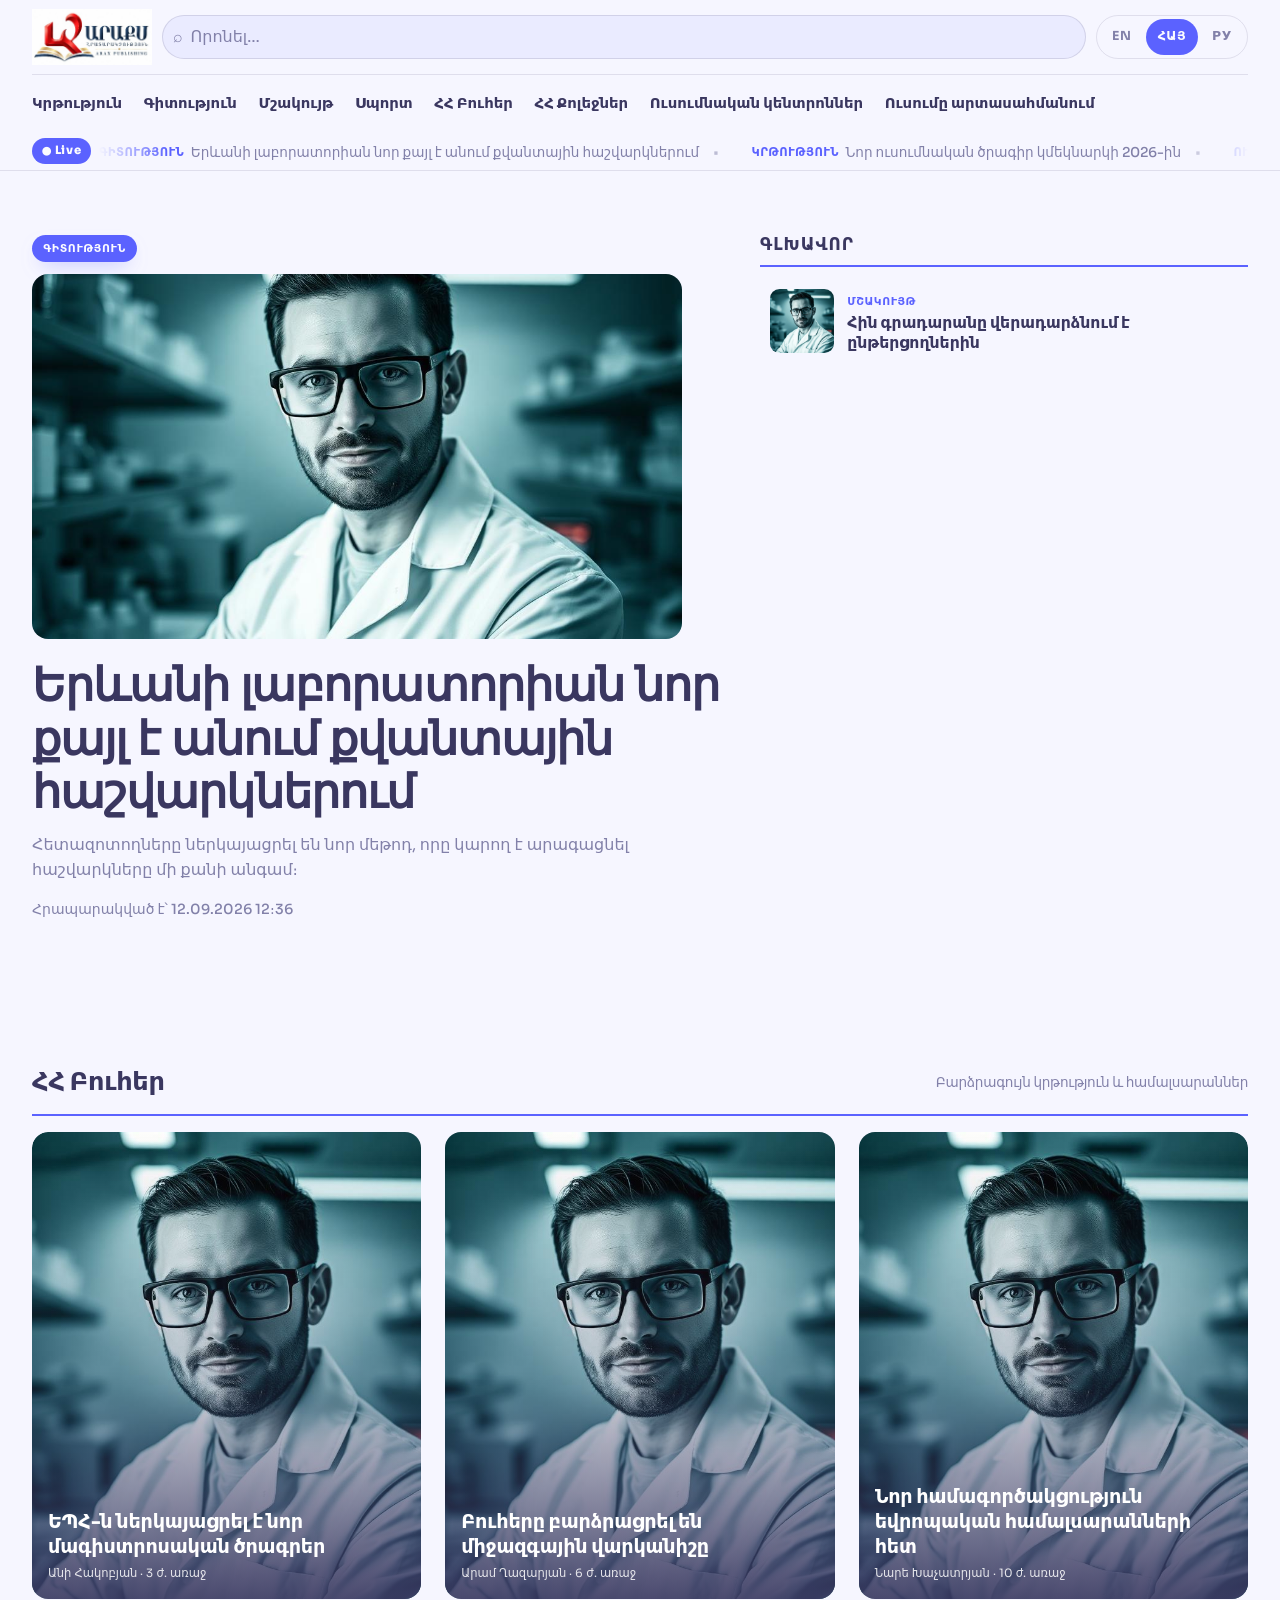
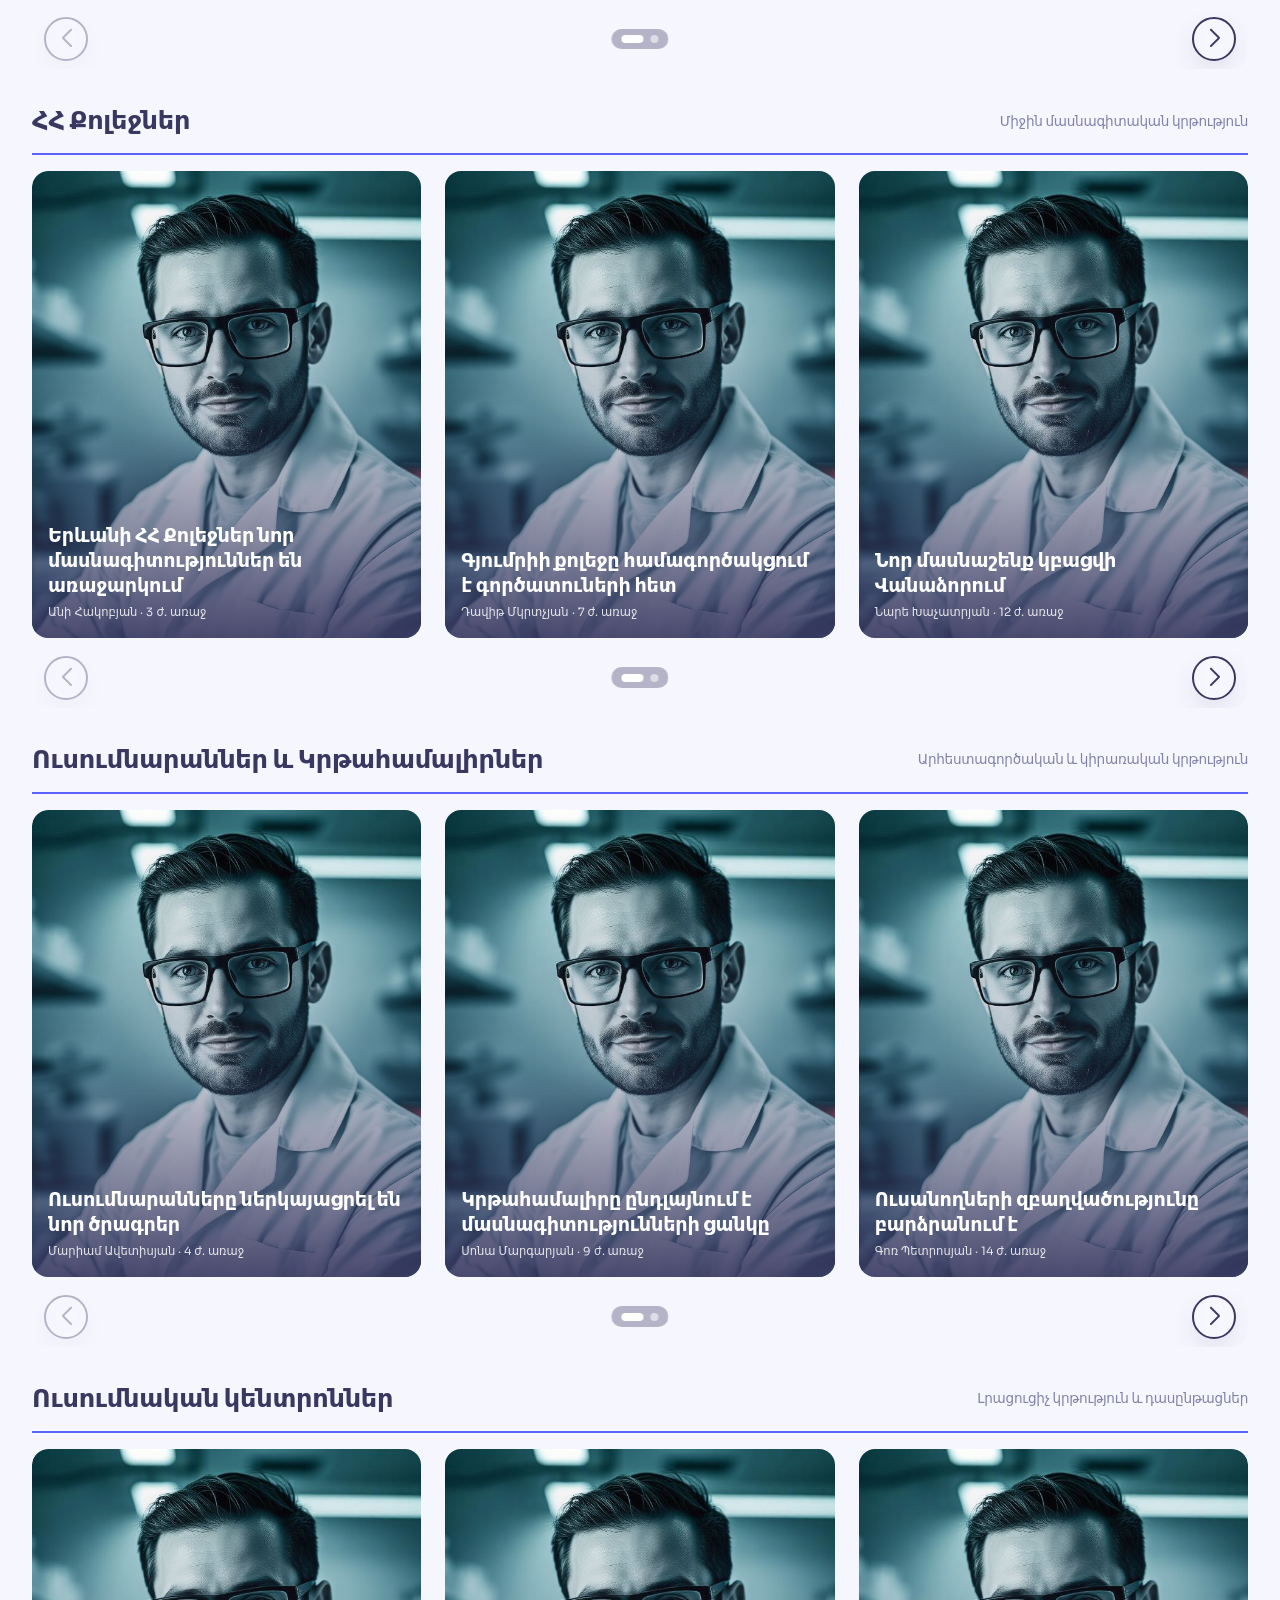
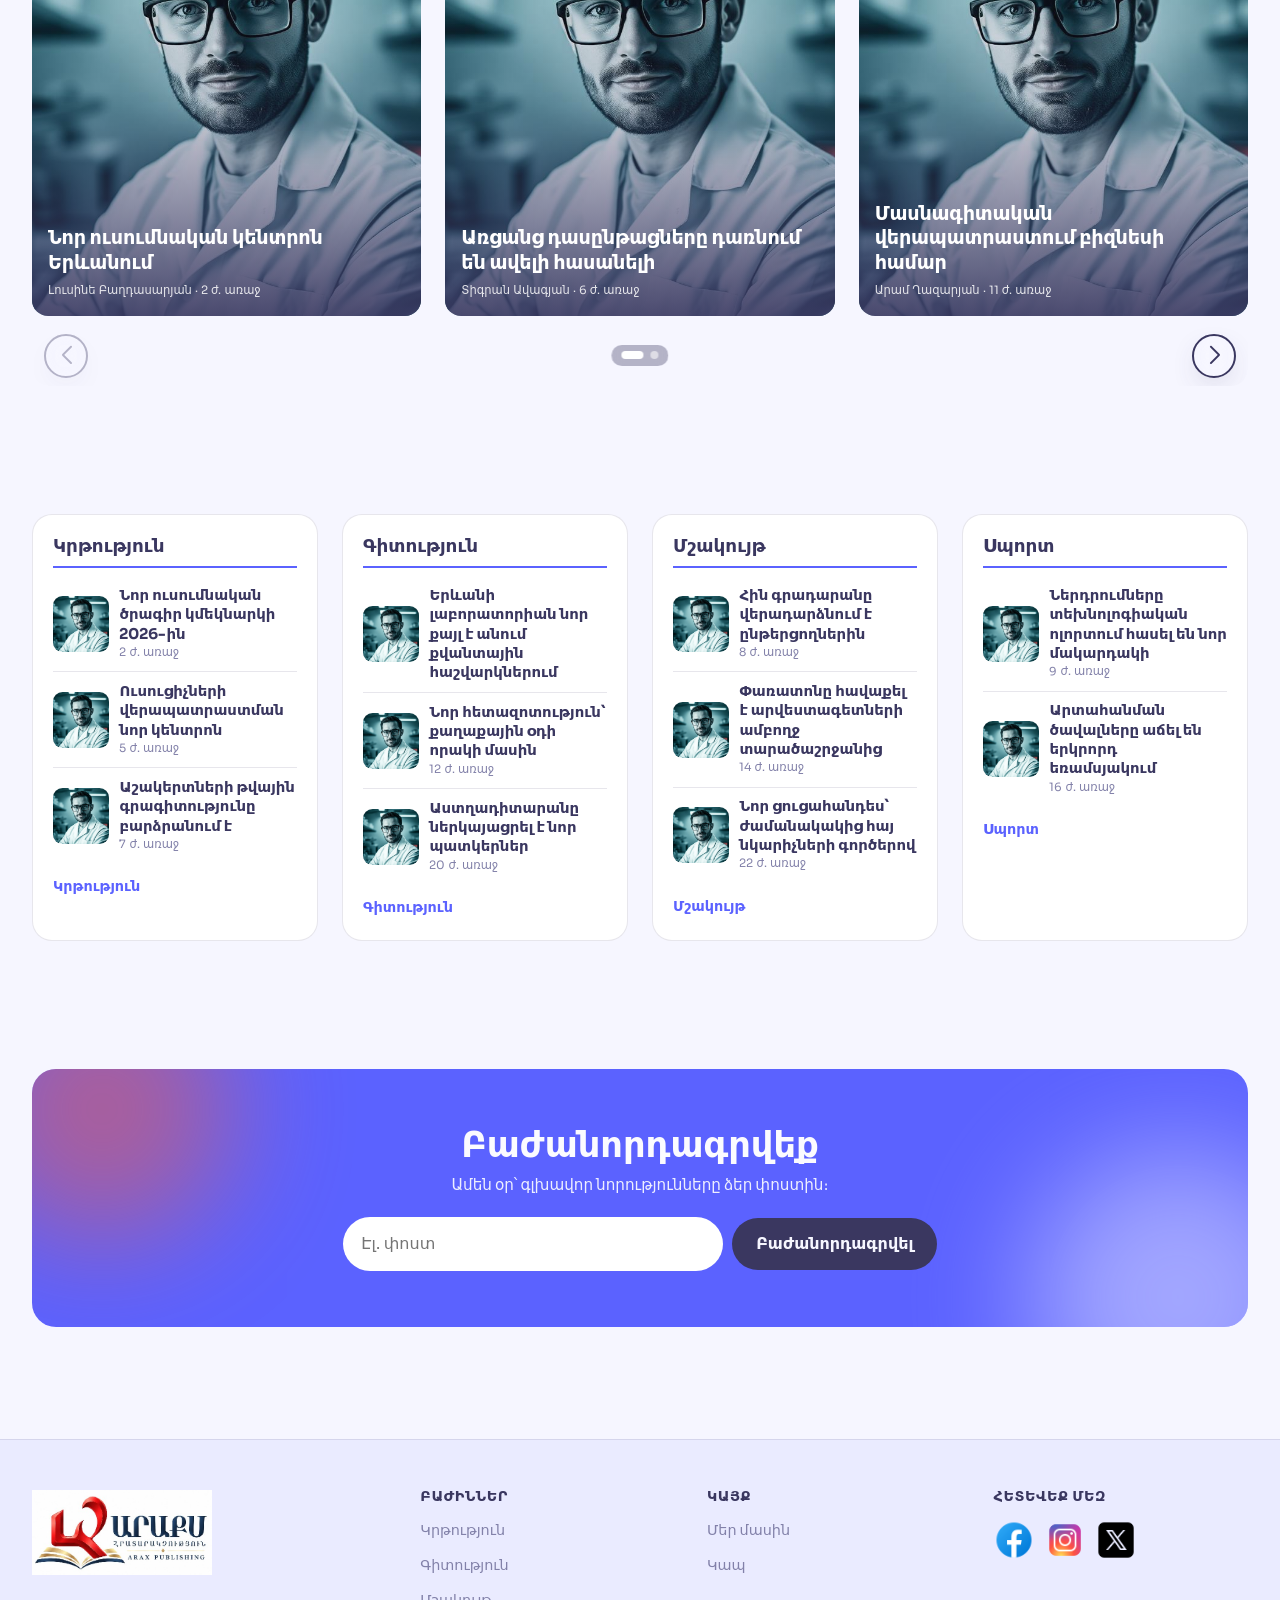
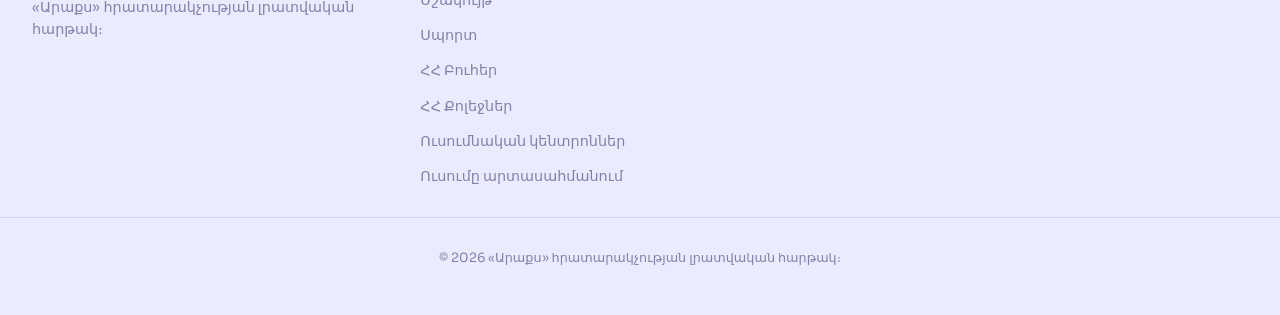
==== commit d367f9d8: "Add files via upload" ====
--- a/index.html
+++ b/index.html
@@ -90,31 +90,6 @@
                         <div id="digestSport"></div>
                         <a class="digest__more story-link" href="category.html?slug=sport" data-i18n="sportMore">Սպորտ</a>
                     </div>
-
-                    <div class="digest">
-                        <h3 class="digest__title" id="digestUniversityTitle"></h3>
-                        <div id="digestUniversity"></div>
-                        <a class="digest__more story-link" href="category.html?slug=university" data-i18n="universityMore">ՀՀ Բուհեր</a>
-                    </div>
-
-                    <div class="digest">
-                        <h3 class="digest__title" id="digestCollegeTitle"></h3>
-                        <div id="digestCollege"></div>
-                        <a class="digest__more story-link" href="category.html?slug=college" data-i18n="collegeMore">ՀՀ Քոլեջներ</a>
-                    </div>
-
-                    <div class="digest">
-                        <h3 class="digest__title" id="digestCenterTitle"></h3>
-                        <div id="digestCenter"></div>
-                        <a class="digest__more story-link" href="category.html?slug=center" data-i18n="centerMore">Ուսումնական կենտրոններ</a>
-                    </div>
-
-                    <div class="digest">
-                        <h3 class="digest__title" id="digestAbroadTitle"></h3>
-                        <div id="digestAbroad"></div>
-                        <a class="digest__more story-link" href="category.html?slug=abroad" data-i18n="abroadMore">Ուսումը արտասահմանում</a>
-                    </div>
-
                 </div>
             </section>
 
--- a/styles.css
+++ b/styles.css
@@ -290,9 +290,6 @@
   .brand {
     grid-area: brand;
   }
-  .brand__tagline {
-    display: none;
-  }
   .search {
     grid-area: search;
   }
@@ -351,18 +348,6 @@
 @media (hover: hover) {
   .brand:hover .brand__dot {
     transform: scale(1.6);
-  }
-}
-.brand__tagline {
-  color: var(--muted-foreground);
-  font-size: 0.85rem;
-  display: none;
-  white-space: nowrap;
-}
-
-@media (min-width: 900px) {
-  .brand__tagline {
-    display: inline;
   }
 }
 /* Поиск */
@@ -383,7 +368,7 @@
 
 @media (min-width: 768px) {
   .search {
-    padding: 0.45rem 0.5rem 0.45rem 0.95rem;
+    padding: 0 10px;
   }
 }
 .search:focus-within {
@@ -396,6 +381,10 @@
   color: var(--muted-foreground);
   font-size: 1rem;
   flex-shrink: 0;
+}
+
+.brand__name {
+  width: 120px;
 }
 
 .search input {
@@ -670,6 +659,7 @@
   overflow: hidden;
   border-radius: 0.9rem;
   aspect-ratio: 16/10;
+  max-width: 650px;
 }
 
 @media (min-width: 480px) {
@@ -1265,6 +1255,10 @@
     gap: 2rem;
   }
 }
+.footer__col .brand {
+  max-width: 180px;
+}
+
 .footer__col h4 {
   font-size: 0.9rem;
   font-weight: 800;
@@ -1578,6 +1572,10 @@
   font-weight: 800;
   letter-spacing: -0.01em;
   color: var(--ink);
+  width: 100%;
+  display: flex;
+  align-items: center;
+  justify-content: space-between;
 }
 
 .slider-head__subtitle {
